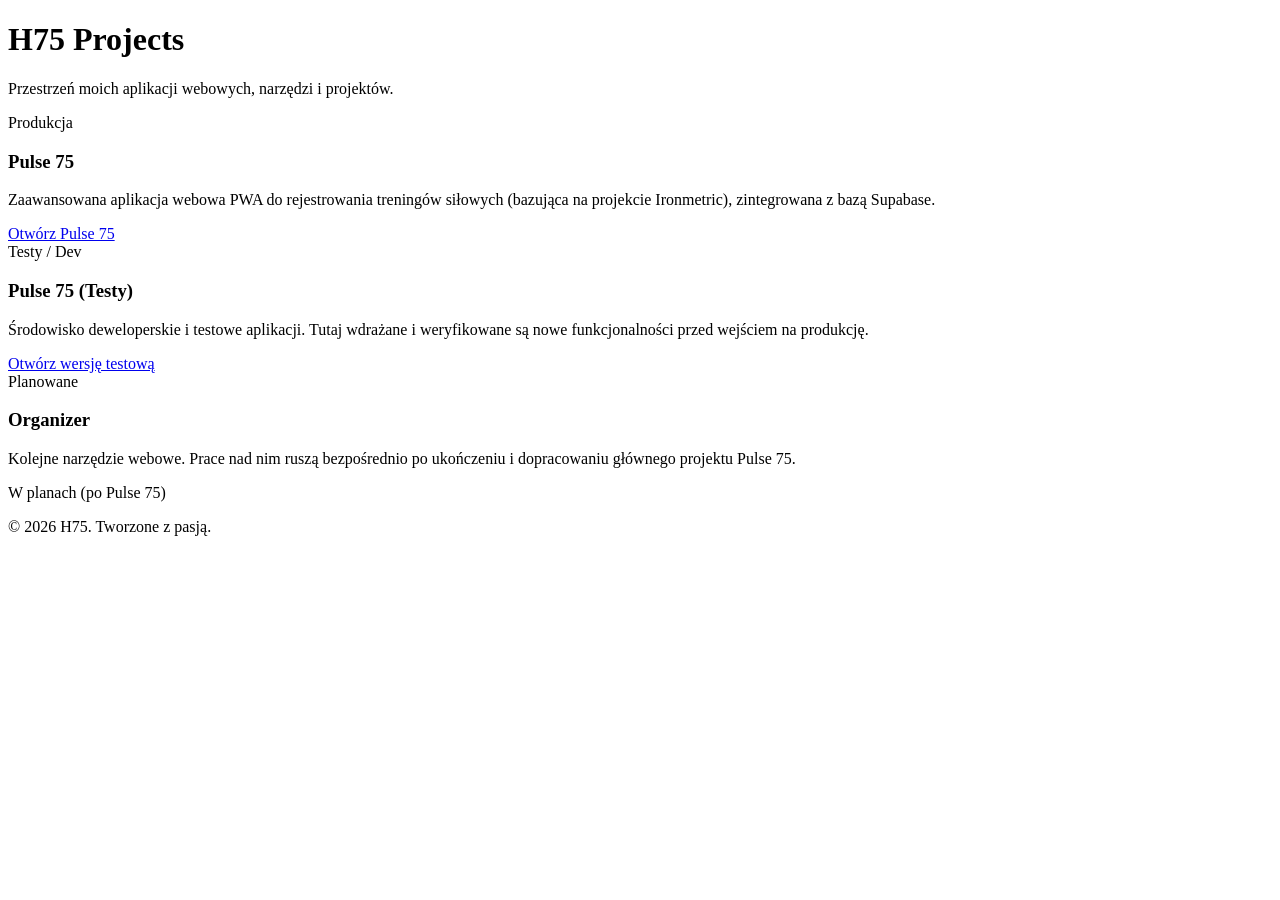
==== index.html @ 20f6e972 "Rename indexH75.html to index.html" ====
<!DOCTYPE html>
<html lang="pl">
<head>
    <meta charset="UTF-8">
    <meta name="viewport" content="width=device-width, initial-scale=1.0">
    <title>H75 | Projekty i Aplikacje</title>
    <link rel="stylesheet" href="style.css">
    <!-- Czcionka Inter z Google Fonts -->
    <link href="https://fonts.googleapis.com/css2?family=Inter:wght@300;400;600;700&display=swap" rel="stylesheet">
</head>
<body>

    <header class="hero">
        <div class="container">
            <h1>H75 Projects</h1>
            <p class="subtitle">Przestrzeń moich aplikacji webowych, narzędzi i projektów.</p>
        </div>
    </header>

    <main class="container">
        <section class="projects-grid">

            <!-- Projekt 1: Pulse 75 (Produkcja / Ironmetric) -->
            <div class="card">
                <div class="card-header">
                    <span class="badge prod">Produkcja</span>
                    <h3>Pulse 75</h3>
                </div>
                <p>Zaawansowana aplikacja webowa PWA do rejestrowania treningów siłowych (bazująca na projekcie Ironmetric), zintegrowana z bazą Supabase.</p>
                <div class="card-links">
                    <a href="https://hammer75.github.io/Ironmetric/" target="_blank" class="btn primary">Otwórz Pulse 75</a>
                </div>
            </div>

            <!-- Projekt 2: Pulse 75 Testy / Staging -->
            <div class="card">
                <div class="card-header">
                    <span class="badge test">Testy / Dev</span>
                    <h3>Pulse 75 (Testy)</h3>
                </div>
                <p>Środowisko deweloperskie i testowe aplikacji. Tutaj wdrażane i weryfikowane są nowe funkcjonalności przed wejściem na produkcję.</p>
                <div class="card-links">
                    <a href="https://hammer75.github.io/Ironmetric_testy/" target="_blank" class="btn secondary">Otwórz wersję testową</a>
                </div>
            </div>

            <!-- Projekt 3: Organizer (Planowany po ukończeniu Pulse 75) -->
            <div class="card placeholder">
                <div class="card-header">
                    <span class="badge future">Planowane</span>
                    <h3>Organizer</h3>
                </div>
                <p>Kolejne narzędzie webowe. Prace nad nim ruszą bezpośrednio po ukończeniu i dopracowaniu głównego projektu Pulse 75.</p>
                <div class="card-links">
                    <span class="btn disabled">W planach (po Pulse 75)</span>
                </div>
            </div>

        </section>
    </main>

    <footer>
        <div class="container">
            <p>&copy; 2026 H75. Tworzone z pasją.</p>
        </div>
    </footer>

</body>
</html>
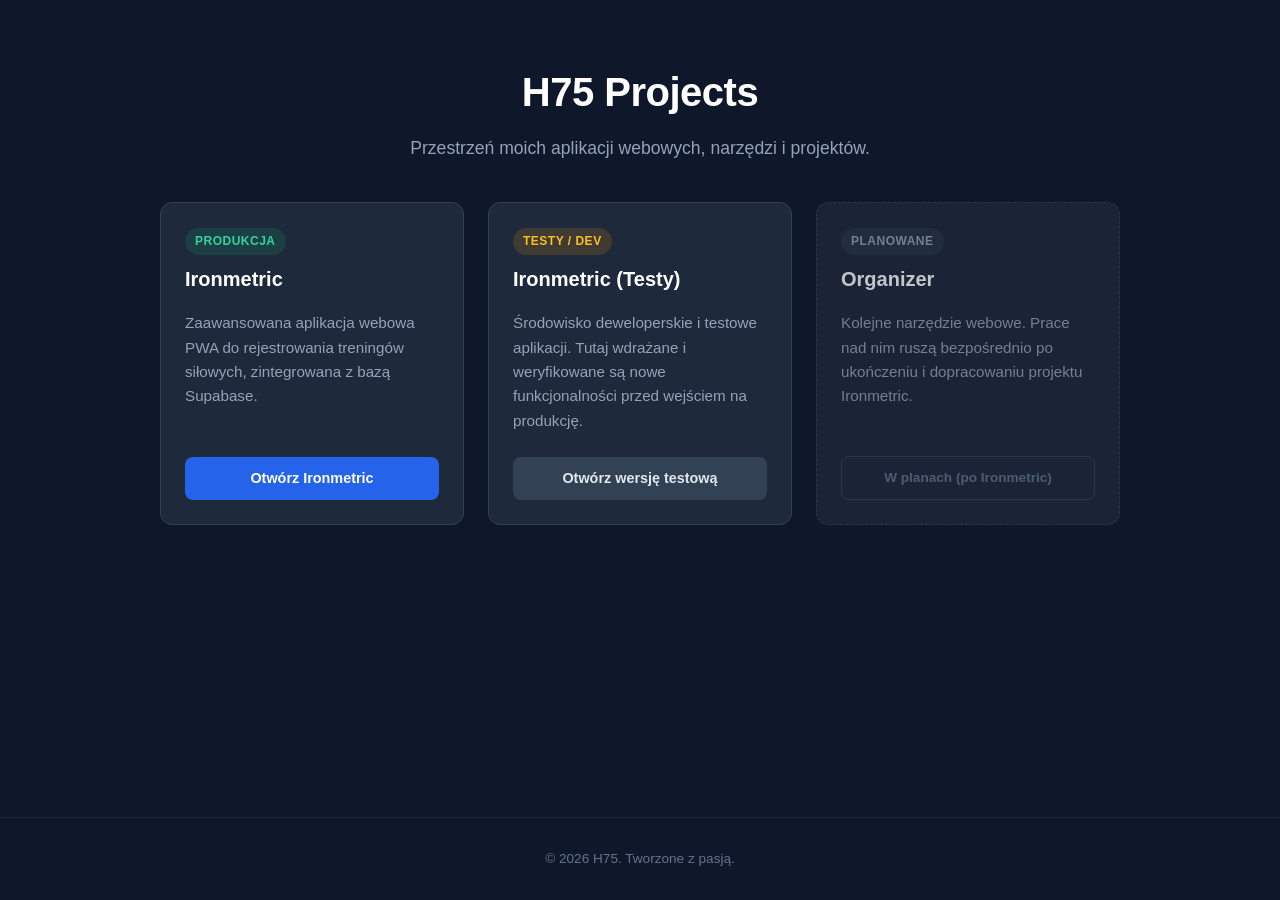
==== commit cc13ffbb: "Update index.html" ====
--- a/index.html
+++ b/index.html
@@ -20,23 +20,23 @@
     <main class="container">
         <section class="projects-grid">
 
-            <!-- Projekt 1: Pulse 75 (Produkcja / Ironmetric) -->
+            <!-- Projekt 1: Ironmetric (Produkcja) -->
             <div class="card">
                 <div class="card-header">
                     <span class="badge prod">Produkcja</span>
-                    <h3>Pulse 75</h3>
+                    <h3>Ironmetric</h3>
                 </div>
-                <p>Zaawansowana aplikacja webowa PWA do rejestrowania treningów siłowych (bazująca na projekcie Ironmetric), zintegrowana z bazą Supabase.</p>
+                <p>Zaawansowana aplikacja webowa PWA do rejestrowania treningów siłowych, zintegrowana z bazą Supabase.</p>
                 <div class="card-links">
-                    <a href="https://hammer75.github.io/Ironmetric/" target="_blank" class="btn primary">Otwórz Pulse 75</a>
+                    <a href="https://hammer75.github.io/Ironmetric/" target="_blank" class="btn primary">Otwórz Ironmetric</a>
                 </div>
             </div>
 
-            <!-- Projekt 2: Pulse 75 Testy / Staging -->
+            <!-- Projekt 2: Ironmetric Testy (Staging) -->
             <div class="card">
                 <div class="card-header">
                     <span class="badge test">Testy / Dev</span>
-                    <h3>Pulse 75 (Testy)</h3>
+                    <h3>Ironmetric (Testy)</h3>
                 </div>
                 <p>Środowisko deweloperskie i testowe aplikacji. Tutaj wdrażane i weryfikowane są nowe funkcjonalności przed wejściem na produkcję.</p>
                 <div class="card-links">
@@ -44,15 +44,15 @@
                 </div>
             </div>
 
-            <!-- Projekt 3: Organizer (Planowany po ukończeniu Pulse 75) -->
+            <!-- Projekt 3: Organizer (Planowany) -->
             <div class="card placeholder">
                 <div class="card-header">
                     <span class="badge future">Planowane</span>
                     <h3>Organizer</h3>
                 </div>
-                <p>Kolejne narzędzie webowe. Prace nad nim ruszą bezpośrednio po ukończeniu i dopracowaniu głównego projektu Pulse 75.</p>
+                <p>Kolejne narzędzie webowe. Prace nad nim ruszą bezpośrednio po ukończeniu i dopracowaniu projektu Ironmetric.</p>
                 <div class="card-links">
-                    <span class="btn disabled">W planach (po Pulse 75)</span>
+                    <span class="btn disabled">W planach (po Ironmetric)</span>
                 </div>
             </div>
 
--- a/style.css
+++ b/style.css
@@ -0,0 +1,172 @@
+/* Zmienne i reset stylów */
+* {
+    box-sizing: border-box;
+    margin: 0;
+    padding: 0;
+}
+
+body {
+    font-family: 'Inter', sans-serif;
+    background-color: #0f172a; /* Głęboki, nowoczesny ciemny odcień (Slate) */
+    color: #e2e8f0;
+    line-height: 1.6;
+    min-height: 100vh;
+    display: flex;
+    flex-direction: column;
+}
+
+.container {
+    width: 100%;
+    max-width: 1000px;
+    margin: 0 auto;
+    padding: 0 20px;
+}
+
+/* Nagłówek strony */
+.hero {
+    padding: 60px 0 40px;
+    text-align: center;
+}
+
+.hero h1 {
+    font-size: 2.5rem;
+    font-weight: 700;
+    color: #ffffff;
+    margin-bottom: 10px;
+    letter-spacing: -0.5px;
+}
+
+.subtitle {
+    font-size: 1.1rem;
+    color: #94a3b8;
+}
+
+/* Siatka projektów (Kafelki) */
+main {
+    flex: 1;
+    padding: 20px 0 60px;
+}
+
+.projects-grid {
+    display: grid;
+    grid-template-columns: repeat(auto-fit, minmax(300px, 1fr));
+    gap: 24px;
+}
+
+/* Karta projektu */
+.card {
+    background-color: #1e293b;
+    border: 1px solid #334155;
+    border-radius: 12px;
+    padding: 24px;
+    display: flex;
+    flex-direction: column;
+    justify-content: space-between;
+    transition: transform 0.2s ease, border-color 0.2s ease;
+}
+
+.card:hover {
+    transform: translateY(-4px);
+    border-color: #475569;
+}
+
+.card.placeholder {
+    opacity: 0.75;
+    border-style: dashed;
+}
+
+.card-header {
+    margin-bottom: 16px;
+}
+
+.card h3 {
+    font-size: 1.25rem;
+    color: #ffffff;
+    margin-top: 8px;
+}
+
+.card p {
+    font-size: 0.95rem;
+    color: #94a3b8;
+    margin-bottom: 24px;
+    flex-grow: 1;
+}
+
+/* Etykiety (Badges) */
+.badge {
+    display: inline-block;
+    font-size: 0.75rem;
+    font-weight: 600;
+    padding: 4px 10px;
+    border-radius: 20px;
+    text-transform: uppercase;
+    letter-spacing: 0.5px;
+}
+
+.badge.prod {
+    background-color: rgba(16, 185, 129, 0.15);
+    color: #34d399;
+}
+
+.badge.test {
+    background-color: rgba(245, 158, 11, 0.15);
+    color: #fbbf24;
+}
+
+.badge.future {
+    background-color: rgba(100, 116, 139, 0.15);
+    color: #94a3b8;
+}
+
+/* Przyciski */
+.card-links {
+    display: flex;
+    gap: 10px;
+}
+
+.btn {
+    display: inline-block;
+    text-decoration: none;
+    font-size: 0.9rem;
+    font-weight: 600;
+    padding: 10px 16px;
+    border-radius: 8px;
+    text-align: center;
+    transition: background-color 0.2s;
+    width: 100%;
+}
+
+.btn.primary {
+    background-color: #2563eb;
+    color: #ffffff;
+}
+
+.btn.primary:hover {
+    background-color: #1d4ed8;
+}
+
+.btn.secondary {
+    background-color: #334155;
+    color: #e2e8f0;
+}
+
+.btn.secondary:hover {
+    background-color: #475569;
+}
+
+.btn.disabled {
+    background-color: #1e293b;
+    color: #64748b;
+    cursor: not-allowed;
+    border: 1px solid #334155;
+    font-size: 0.85rem;
+}
+
+/* Stopka */
+footer {
+    text-align: center;
+    padding: 30px 0;
+    border-top: 1px solid #1e293b;
+    color: #64748b;
+    font-size: 0.85rem;
+}
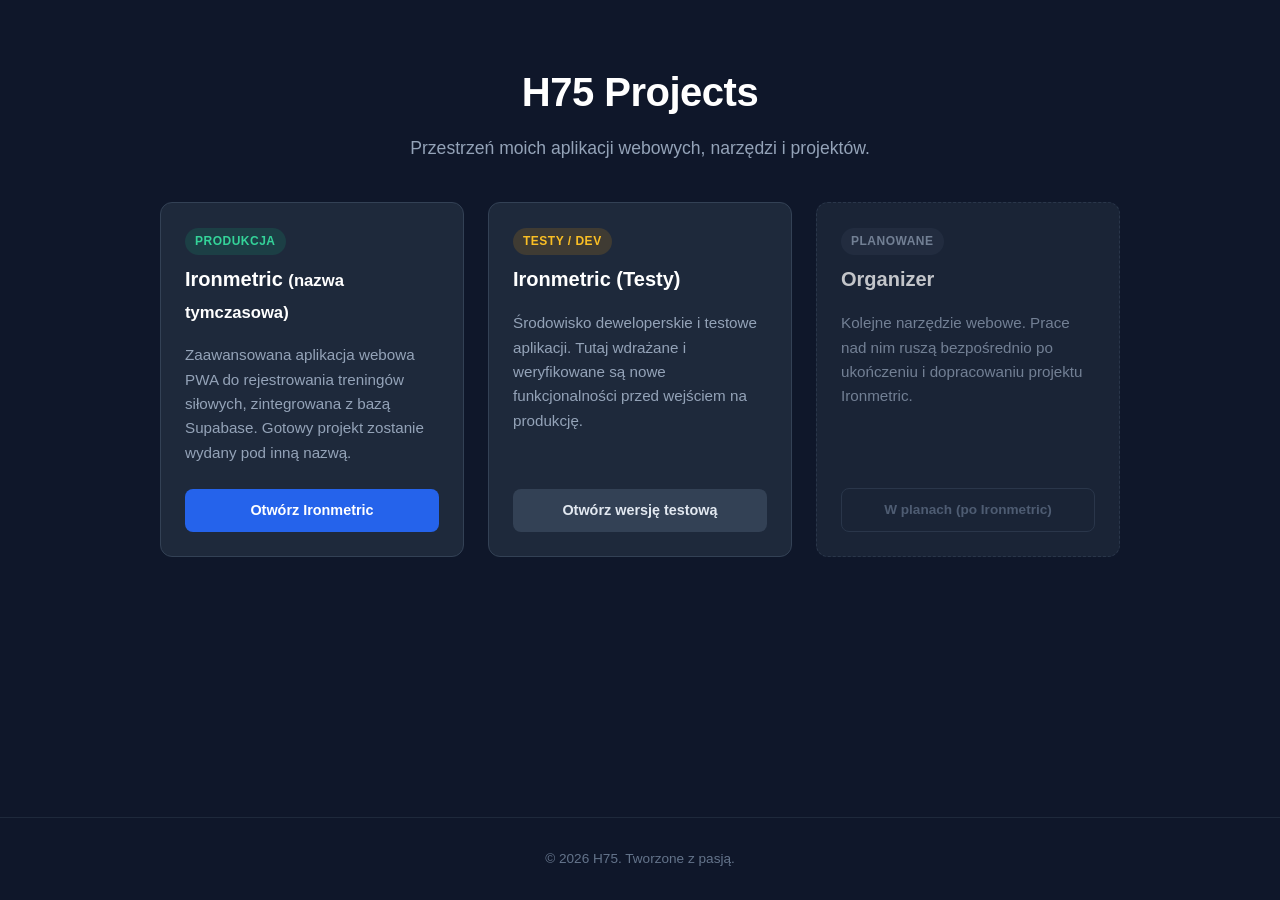
==== commit 5829a269: "Update index.html" ====
--- a/index.html
+++ b/index.html
@@ -24,9 +24,9 @@
             <div class="card">
                 <div class="card-header">
                     <span class="badge prod">Produkcja</span>
-                    <h3>Ironmetric</h3>
+                    <h3>Ironmetric <small class="temp-note">(nazwa tymczasowa)</small></h3>
                 </div>
-                <p>Zaawansowana aplikacja webowa PWA do rejestrowania treningów siłowych, zintegrowana z bazą Supabase.</p>
+                <p>Zaawansowana aplikacja webowa PWA do rejestrowania treningów siłowych, zintegrowana z bazą Supabase. Gotowy projekt zostanie wydany pod inną nazwą.</p>
                 <div class="card-links">
                     <a href="https://hammer75.github.io/Ironmetric/" target="_blank" class="btn primary">Otwórz Ironmetric</a>
                 </div>
